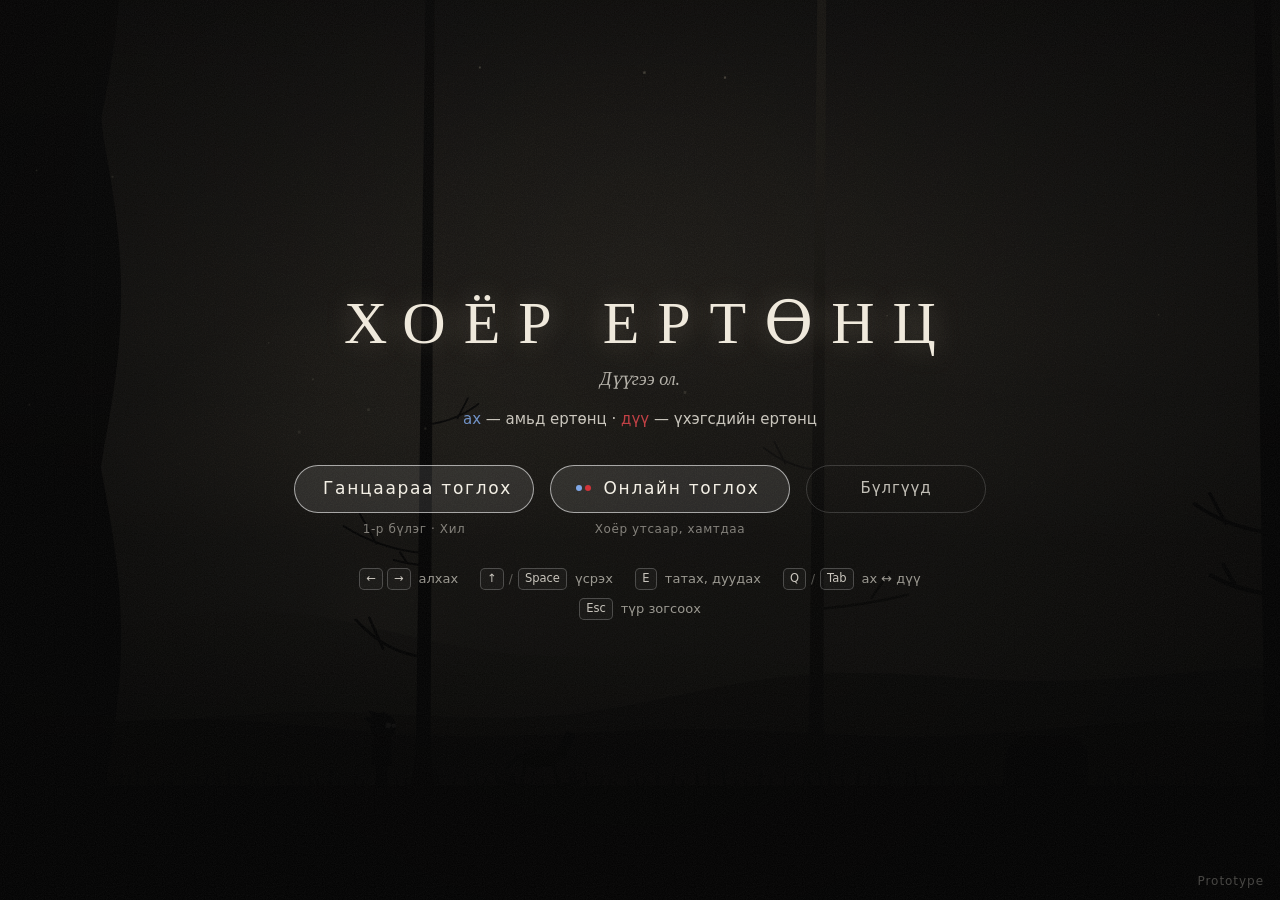
==== index.html @ 790e4620 "Хоёр ертөнц: engine v2, ch1-ch2, puzzles, online lobby Landscape one-world-per-screen co-op game: so" ====
<!DOCTYPE html>
<html lang="mn">
<head>
<meta charset="utf-8">
<meta name="viewport" content="width=device-width,initial-scale=1,maximum-scale=1,user-scalable=no">
<title>Хоёр ертөнц</title>
<style>
/* VOICE: hushed, wordless, Limbo-like grief and hope
   IDEA: a split photographic plate: a print above, its negative below
   PICTURE: the game itself, two stacked worlds filling the screen
   COLOUR and TYPE: sepia dusk vs cold negative, one red ribbon, one blue khadag; Georgia titles
   LAYOUT: canvas fills the viewport, touch controls in a bar under it on phones */
html,body{margin:0;height:100%;background:#000;overflow:hidden;overscroll-behavior:none}
body{touch-action:none;-webkit-user-select:none;user-select:none;-webkit-touch-callout:none;-webkit-tap-highlight-color:transparent;font-family:system-ui,-apple-system,"Segoe UI",Roboto,Arial,sans-serif;color:#e8e4da}
canvas{position:fixed;left:0;top:0;display:block}
#probe{position:fixed;bottom:0;left:0;height:0;padding-bottom:env(safe-area-inset-bottom,0px);visibility:hidden;pointer-events:none}
#controls{position:fixed;left:0;right:0;bottom:0;display:none;pointer-events:none;z-index:4}
#controls.bar{background:linear-gradient(#070707,#000)}
.ctl{position:absolute;pointer-events:auto;touch-action:none;display:flex;align-items:center;justify-content:center;color:rgba(255,255,255,.78);border:1.5px solid rgba(255,255,255,.24);background:rgba(255,255,255,.06);border-radius:999px;font-size:22px;line-height:1;box-sizing:border-box;transition:background .08s,transform .08s}
.ctl.on{background:rgba(255,255,255,.24);transform:scale(.96)}
#pad{justify-content:space-between;padding:0 24px;font-size:20px}
#pad span{opacity:.7;transition:opacity .08s}
#pad span.on{opacity:1;color:#fff;text-shadow:0 0 10px rgba(255,255,255,.7)}
#bSwitch.pulse{animation:pulse 1.2s ease-in-out infinite}
@keyframes pulse{0%,100%{box-shadow:0 0 0 0 rgba(208,52,58,0)}50%{box-shadow:0 0 0 9px rgba(208,52,58,.35);border-color:rgba(255,130,130,.8)}}
@media (prefers-reduced-motion:reduce){#bSwitch.pulse{animation:none;border-color:rgba(255,130,130,.8)}}
#twpz{position:fixed;inset:0;z-index:30;display:none;align-items:center;justify-content:center;background:rgba(0,0,0,.55);touch-action:manipulation}
#twpz.open{display:flex}
#twpz .f{width:min(820px,96vw);height:min(370px,94vh);background:#0d0c0b;border:1px solid rgba(255,255,255,.14);border-radius:14px;display:flex;flex-direction:column;box-shadow:0 20px 60px rgba(0,0,0,.6);overflow:hidden}
#twpz .h{display:flex;align-items:center;gap:10px;padding:6px 8px 6px 18px;border-bottom:1px solid rgba(255,255,255,.08);color:#efe9dc;min-height:48px;box-sizing:border-box}
#twpz .ti{font-family:Georgia,"Times New Roman",serif;font-size:19px;letter-spacing:.04em}
#twpz .su{flex:1;font-size:13px;opacity:.6}
#twpz .x{width:44px;height:44px;border-radius:50%;border:1px solid rgba(255,255,255,.2);background:transparent;color:#ddd;font-size:17px;cursor:pointer}
#twpz .b{flex:1;min-height:0;position:relative;overflow:hidden;color:#efe9dc;user-select:none;-webkit-user-select:none}
#twpz .twpz-fallback{margin-top:16px;min-height:44px;padding:0 22px;border-radius:99px;border:1px solid rgba(255,255,255,.35);background:transparent;color:#fff;font-size:15px}
</style>
<link rel="stylesheet" href="css/ui.css">
<link rel="stylesheet" href="css/puzzles.css">
<link rel="stylesheet" href="css/puzzles-b.css">
</head>
<body>
<canvas id="cv"></canvas>
<div id="probe"></div>
<div id="controls">
  <div class="ctl" id="pad"><span id="pl">◀</span><span id="pr">▶</span></div>
  <div class="ctl" id="bSwitch" data-k="switch" aria-label="Дүр солих">⇅</div>
  <div class="ctl" id="bAction" data-k="action" aria-label="Татах, дуудах">◎</div>
  <div class="ctl" id="bJump" data-k="jump" aria-label="Үсрэх">▲</div>
</div>
<div id="twpz" role="dialog" aria-modal="true"><div class="f"><div class="h"><span class="ti"></span><span class="su"></span><button class="x" aria-label="Хаах">✕</button></div><div class="b"></div></div></div>
<script src="js/tw.js"></script>
<script src="js/config.js"></script>
<script src="js/net.js"></script>
<script src="js/audio-ext.js"></script>
<script src="js/art-enemies.js"></script>
<script src="js/enemies.js"></script>
<script src="js/puzzles.js"></script>
<script src="js/puzzles-b.js"></script>
<script src="js/levels/ch1.js"></script>
<script src="js/levels/ch2.js"></script>
<script src="js/ui.js"></script>
<script src="js/game.js"></script>
</body>
</html>
---- css/ui.css ----
/* Хоёр ертөнц — UI layer styles (v2, always landscape). Everything is prefixed .twui- so nothing touches the engine.
   Voice: hushed, wordless, Limbo-like. Black + grain, Georgia titles, warm off-white text,
   one red ribbon (#d0343a), one blue khadag (#7fa7e6). End screen on paper #f4f2ee.
   Sizes: the base rules target 1280×720-class screens; @media (max-height:480px) tightens everything
   for landscape phones (844×390 must fit without scrolling). */

.twui{
  --twui-ink:#e8e4da;
  --twui-title:#efe9dc;
  --twui-red:#d0343a;
  --twui-red-text:#e0484e;
  --twui-blue:#7fa7e6;
  --twui-paper:#f4f2ee;
  --twui-dark:#1d1c1a;
  --twui-serif:Georgia,"Times New Roman","Noto Serif","DejaVu Serif",serif;
  --twui-sans:system-ui,-apple-system,"Segoe UI",Roboto,Arial,sans-serif;
  --twui-grain:url("data:image/svg+xml,%3Csvg xmlns='http://www.w3.org/2000/svg' width='160' height='160'%3E%3Cfilter id='n'%3E%3CfeTurbulence type='fractalNoise' baseFrequency='.9' numOctaves='2' stitchTiles='stitch'/%3E%3CfeColorMatrix type='saturate' values='0'/%3E%3C/filter%3E%3Crect width='100%25' height='100%25' filter='url(%23n)' opacity='.075'/%3E%3C/svg%3E");
  --twui-pad-t:max(28px,env(safe-area-inset-top,0px));
  --twui-pad-r:max(28px,env(safe-area-inset-right,0px));
  --twui-pad-b:max(18px,env(safe-area-inset-bottom,0px));
  --twui-pad-l:max(28px,env(safe-area-inset-left,0px));
}

/* ---------- full-screen overlays ---------- */
.twui-ov{
  position:fixed;top:0;right:0;bottom:0;left:0;z-index:12;
  display:flex;flex-direction:column;align-items:stretch;
  overflow-x:hidden;overflow-y:auto;-webkit-overflow-scrolling:touch;overscroll-behavior:contain;touch-action:pan-y;
  box-sizing:border-box;
  padding:var(--twui-pad-t) var(--twui-pad-r) var(--twui-pad-b) var(--twui-pad-l);
  text-align:center;color:var(--twui-ink);font-family:var(--twui-sans);font-size:15px;line-height:1.5;
  -webkit-user-select:none;user-select:none;-webkit-tap-highlight-color:transparent;
}
.twui-ov[hidden],.twui-card[hidden],.twui-pausebtn[hidden],.twui-rotate[hidden],.twui [hidden]{display:none!important}
.twui-inner{margin:auto;width:100%;max-width:440px;display:flex;flex-direction:column;align-items:center}
.twui-inner--title{max-width:820px}
.twui-inner--list{max-width:820px}
.twui-inner--lobby{max-width:900px;align-items:stretch}
.twui-inner--end{max-width:760px}

/* the world glows through behind the title; the lower part sinks into black so text and touch controls never compete */
.twui-title{background-color:transparent;background-image:var(--twui-grain),radial-gradient(ellipse at 50% 30%,rgba(0,0,0,0),rgba(0,0,0,.5) 85%),linear-gradient(rgba(0,0,0,.28),rgba(0,0,0,.5) 36%,rgba(0,0,0,.84) 60%,rgba(0,0,0,.95) 84%)}
.twui-chapters{background-color:rgba(4,4,4,.95);background-image:var(--twui-grain)}
.twui-lobby{background-color:rgba(4,4,4,.96);background-image:var(--twui-grain),radial-gradient(ellipse at 50% 0%,rgba(127,167,230,.06),rgba(0,0,0,0) 60%)}
.twui-pause{background-color:rgba(4,4,4,.86);background-image:var(--twui-grain)}
.twui-peerleft{z-index:14;background-color:rgba(4,4,4,.9);background-image:var(--twui-grain)}
.twui-end{background-color:var(--twui-paper);background-image:var(--twui-grain);color:var(--twui-dark)}

/* ---------- type ---------- */
.twui-h1{
  font-family:var(--twui-serif);font-weight:400;letter-spacing:.3em;padding-left:.3em;
  font-size:clamp(30px,5.4vw,60px);line-height:1.12;margin:0 0 8px;color:var(--twui-title);
  text-shadow:0 0 28px rgba(255,240,210,.25);
}
.twui-sub{font-family:var(--twui-serif);font-style:italic;font-size:18px;opacity:.75;margin:0 0 14px}
.twui-lead{font-size:15px;line-height:1.6;opacity:.85;margin:0 0 34px;max-width:560px;text-wrap:balance}
.twui-nw{white-space:nowrap}
.twui-b{color:var(--twui-blue)}
.twui-r{color:var(--twui-red-text)}
.twui-h2{font-family:var(--twui-serif);font-weight:400;letter-spacing:.2em;padding-left:.2em;font-size:28px;line-height:1.2;margin:0 0 24px;color:var(--twui-title)}
.twui-h2--pause{letter-spacing:.08em;padding-left:.08em;font-size:36px;margin-bottom:28px}
.twui-kick{font-size:12px;letter-spacing:.24em;padding-left:.24em;opacity:.6;margin:0 0 10px}
.twui-tag{flex:none;margin:20px 0 0;font-size:12px;letter-spacing:.08em;opacity:.4}
.twui-tag--corner{position:absolute;right:max(16px,env(safe-area-inset-right,0px));bottom:max(10px,env(safe-area-inset-bottom,0px));margin:0;opacity:.28}
.twui-label{margin:0 0 8px;font-size:11.5px;letter-spacing:.2em;text-transform:uppercase;opacity:.55;text-align:left}

/* ---------- buttons ---------- */
.twui-btn{
  -webkit-appearance:none;appearance:none;box-sizing:border-box;margin:0;
  min-height:48px;padding:12px 28px;border-radius:999px;
  border:1px solid rgba(255,255,255,.42);background:rgba(255,255,255,.07);color:#f4f0e6;
  font-family:var(--twui-sans);font-size:16px;line-height:1.25;letter-spacing:.08em;white-space:nowrap;
  cursor:pointer;touch-action:manipulation;
  transition:background-color .15s,border-color .15s,color .15s,opacity .15s,transform .08s;
}
.twui-btn--primary{border-color:rgba(255,255,255,.58);background:rgba(255,255,255,.1);font-size:17px;letter-spacing:.1em}
.twui-btn--ghost{border-color:rgba(255,255,255,.16);background:transparent;color:rgba(232,228,218,.82);font-size:15px;letter-spacing:.06em}
.twui-btn--sm{min-height:44px;padding:8px 18px;font-size:14px}
.twui-btn--mid{min-width:200px;margin-top:6px}
.twui-btn:active{transform:scale(.98);background:rgba(255,255,255,.16)}
.twui-btn:disabled{cursor:default;opacity:.38;transform:none;background:transparent}
@media (hover:hover){
  .twui-btn:not(:disabled):hover{background:rgba(255,255,255,.13);border-color:rgba(255,255,255,.62);color:#fff}
}
.twui-btn:focus:not(:focus-visible),.twui-chap:focus:not(:focus-visible),.twui-pausebtn:focus:not(:focus-visible),
.twui-tile:focus:not(:focus-visible),.twui-role:focus:not(:focus-visible),.twui-chip:focus:not(:focus-visible){outline:none}
.twui-btn:focus-visible,.twui-chap:focus-visible,.twui-pausebtn:focus-visible,
.twui-tile:focus-visible,.twui-role:focus-visible,.twui-chip:focus-visible{outline:2px solid var(--twui-title);outline-offset:3px}

/* "two players" mark on the online button: a blue and a red dot */
.twui-btn--duo::before{content:"";display:inline-block;vertical-align:middle;width:6px;height:6px;margin:-2px 21px 0 -4px;border-radius:50%;background:var(--twui-blue);box-shadow:9px 0 0 var(--twui-red)}

/* ---------- title: three choices side by side ---------- */
.twui-trow{display:flex;justify-content:center;align-items:flex-start;gap:16px;width:100%}
.twui-tcol{display:flex;flex-direction:column;align-items:stretch;gap:7px;width:240px;min-width:0}
.twui-tcol--sm{width:180px}
.twui-capline{display:block;min-height:18px;font-size:12px;line-height:18px;letter-spacing:.05em;opacity:.52;white-space:nowrap;overflow:hidden;text-overflow:ellipsis}

/* ---------- controls legend ---------- */
.twui-keys{display:flex;flex-direction:row;flex-wrap:wrap;justify-content:center;column-gap:22px;row-gap:8px;width:100%;max-width:700px;margin:30px auto 0;font-size:13px;color:rgba(232,228,218,.64)}
.twui-krow{display:flex;align-items:center;gap:8px}
.twui-k{display:flex;align-items:center;gap:4px}
.twui-a{text-align:left;white-space:nowrap}
.twui-cap{
  display:inline-flex;align-items:center;justify-content:center;box-sizing:border-box;
  min-width:22px;height:22px;padding:0 6px;border:1px solid rgba(255,255,255,.22);border-radius:5px;
  font-size:11.5px;line-height:1;color:rgba(240,236,226,.82);background:rgba(255,255,255,.03);
  font-family:var(--twui-sans);
}
.twui-cap--touch{border-radius:999px;min-width:24px;height:24px;padding:0;font-size:12px}
.twui-cap--wide{padding:0 9px;letter-spacing:.35em;text-indent:.35em}
.twui-or{opacity:.55;font-size:12px;padding:0 1px}

/* ---------- chapter select: cards in a row (wraps for many chapters) ---------- */
.twui-list{display:grid;grid-template-columns:repeat(auto-fill,minmax(230px,1fr));gap:12px;width:100%;margin:0 0 24px}
.twui-list--one{grid-template-columns:minmax(0,340px);justify-content:center}
.twui-list--two{grid-template-columns:repeat(2,minmax(0,320px));justify-content:center}
.twui-chap{
  -webkit-appearance:none;appearance:none;box-sizing:border-box;margin:0;position:relative;
  display:flex;align-items:center;gap:14px;width:100%;min-height:84px;padding:14px 18px 14px 14px;
  border:1px solid rgba(255,255,255,.14);border-radius:14px;background:rgba(255,255,255,.035);
  color:inherit;font:inherit;text-align:left;cursor:pointer;touch-action:manipulation;
  transition:background-color .15s,border-color .15s,transform .08s;
}
.twui-chap:active{transform:scale(.99);background:rgba(255,255,255,.08)}
@media (hover:hover){ .twui-chap:not(:disabled):hover{background:rgba(255,255,255,.07);border-color:rgba(255,255,255,.3)} }
.twui-chap-num{flex:none;width:34px;text-align:center;font-family:var(--twui-serif);font-size:34px;line-height:1;color:var(--twui-title);opacity:.92}
.twui-chap-body{display:flex;flex-direction:column;gap:5px;min-width:0}
.twui-chap-title{font-family:var(--twui-serif);font-size:19px;line-height:1.22;letter-spacing:.03em;color:#f1ece1;overflow-wrap:anywhere}
.twui-chap-meta{display:flex;align-items:center;font-size:12.5px;letter-spacing:.02em;opacity:.58;font-variant-numeric:tabular-nums}
.twui-chap.is-next::before{content:"";position:absolute;left:-1px;top:18px;bottom:18px;width:2px;border-radius:2px;background:var(--twui-red)}
.twui-chap:disabled{cursor:default;opacity:.42;background:transparent;border-color:rgba(255,255,255,.09)}
.twui-lock{position:relative;display:inline-block;flex:none;width:9px;height:7px;margin:4px 7px 0 0;border-radius:1.5px;background:currentColor}
.twui-lock::before{content:"";position:absolute;left:1.5px;bottom:6px;width:6px;height:5px;box-sizing:border-box;border:1.5px solid currentColor;border-bottom:0;border-radius:3px 3px 0 0}
.twui-btn--back{min-width:160px}
.twui-empty{opacity:.4;margin:0 0 8px}

/* ---------- online lobby ---------- */
.twui-lhead{display:grid;grid-template-columns:1fr auto 1fr;align-items:center;gap:12px;margin:0 0 18px}
.twui-lback{justify-self:start}
.twui-lback::before{content:"";display:inline-block;width:7px;height:7px;margin:0 9px 1px 0;border-left:1.5px solid currentColor;border-bottom:1.5px solid currentColor;transform:rotate(45deg)}
.twui-h2--lobby{margin:0;font-size:26px;letter-spacing:.14em;padding-left:.14em;white-space:nowrap}
.twui-lbody{display:flex;flex-direction:column;align-items:stretch}
.twui-lview{display:flex;flex-direction:column;align-items:center}
.twui-tip{margin:22px auto 0;max-width:640px;font-size:12.5px;line-height:1.5;letter-spacing:.02em;opacity:.5;text-wrap:balance}

.twui-tiles{display:flex;justify-content:center;gap:18px;width:100%}
.twui-tile{
  -webkit-appearance:none;appearance:none;box-sizing:border-box;margin:0;
  display:flex;flex-direction:column;align-items:center;justify-content:center;gap:8px;
  width:300px;min-height:150px;padding:18px 22px;border-radius:18px;
  border:1px solid rgba(255,255,255,.22);background:rgba(255,255,255,.04);color:inherit;font:inherit;
  cursor:pointer;touch-action:manipulation;transition:background-color .15s,border-color .15s,transform .08s;
}
.twui-tile:active{transform:scale(.985);background:rgba(255,255,255,.09)}
@media (hover:hover){ .twui-tile:hover{background:rgba(255,255,255,.08);border-color:rgba(255,255,255,.45)} }
.twui-tile-t{font-family:var(--twui-serif);font-size:24px;letter-spacing:.06em;color:var(--twui-title)}
.twui-tile-s{font-size:13px;opacity:.58;line-height:1.4}

.twui-msg-big{font-family:var(--twui-serif);font-size:24px;letter-spacing:.04em;margin:18px 0 10px;color:var(--twui-title)}
.twui-msg-err{color:#f1d6d4}
.twui-netnote{max-width:520px;margin:0 0 18px;font-size:12.5px;line-height:1.5;opacity:.5;text-wrap:balance}
.twui-busy{display:flex;align-items:center;gap:14px}
.twui-dots{display:inline-flex;gap:5px;margin-right:10px;vertical-align:middle}
.twui-dots i{display:block;width:6px;height:6px;border-radius:50%;background:currentColor;opacity:.25;animation:twui-dot 1.2s ease-in-out infinite}
.twui-dots i:nth-child(2){animation-delay:.2s}
.twui-dots i:nth-child(3){animation-delay:.4s}
.twui-busy .twui-dots{margin-right:0}

/* join: four big letter slots; one real (transparent) input lies on top */
.twui-lview--join .twui-label{text-align:center}
.twui-joinrow{display:flex;align-items:center;justify-content:center;gap:18px}
.twui-codebox{position:relative;display:flex;gap:10px;cursor:text}
.twui-slot{
  display:flex;align-items:center;justify-content:center;box-sizing:border-box;
  width:64px;height:78px;border-radius:12px;border:1px solid rgba(255,255,255,.2);background:rgba(255,255,255,.035);
  font-family:var(--twui-serif);font-size:40px;line-height:1;color:var(--twui-title);
  transition:border-color .15s,background-color .15s;
}
.twui-slot.is-filled{border-color:rgba(255,255,255,.4)}
.twui-slot.is-active{border-color:var(--twui-title);background:rgba(255,255,255,.07);box-shadow:inset 0 -3px 0 var(--twui-blue)}
.twui-codebox.is-bad .twui-slot{border-color:rgba(224,72,78,.7)}
.twui-code-input{
  position:absolute;inset:0;width:100%;height:100%;box-sizing:border-box;margin:0;padding:0;border:0;outline:0;
  background:transparent;color:transparent;caret-color:transparent;font-size:16px;opacity:.01;
  -webkit-user-select:text;user-select:text;text-transform:uppercase;cursor:text;
}
.twui-btn--go{min-width:120px;min-height:56px}
.twui-jerr{min-height:20px;margin:12px 0 0;font-size:14px;letter-spacing:.03em;color:var(--twui-red-text)}

/* room: code on the left, roles + chapter + start on the right */
.twui-room{display:grid;grid-template-columns:minmax(220px,.82fr) minmax(0,1.5fr);gap:28px;width:100%;align-items:stretch}
.twui-room-l{
  display:flex;flex-direction:column;align-items:center;justify-content:center;
  padding:18px 14px;border-radius:18px;border:1px solid rgba(255,255,255,.12);background:rgba(255,255,255,.03);
}
.twui-kick--room{margin-bottom:4px}
.twui-bigcode{font-family:var(--twui-serif);font-size:64px;line-height:1.1;letter-spacing:.24em;padding-left:.24em;color:var(--twui-title);text-shadow:0 0 24px rgba(255,240,210,.18);white-space:nowrap}
.twui-codecap{margin:4px 0 14px;font-size:14px;opacity:.78}
.twui-peer{display:flex;align-items:center;gap:9px;margin:0;font-size:13px;opacity:.82}
.twui-peer-dot{flex:none;width:8px;height:8px;border-radius:50%;background:rgba(232,228,218,.5);animation:twui-pulse 1.6s ease-in-out infinite}
.twui-peer.is-on .twui-peer-dot{background:var(--twui-blue);box-shadow:0 0 0 3px rgba(127,167,230,.18);animation:none}
.twui-room-r{display:flex;flex-direction:column;align-items:stretch;min-width:0}
.twui-roles{display:grid;grid-template-columns:1fr 1fr;gap:12px}
.twui-role{
  -webkit-appearance:none;appearance:none;box-sizing:border-box;margin:0;position:relative;
  display:flex;align-items:center;gap:12px;min-height:72px;padding:10px 14px;border-radius:14px;
  border:1px solid rgba(255,255,255,.16);background:rgba(255,255,255,.03);color:inherit;font:inherit;text-align:left;
  cursor:pointer;touch-action:manipulation;transition:background-color .15s,border-color .15s,box-shadow .15s,opacity .15s;
}
.twui-role-fig{flex:none;display:flex;color:rgba(240,236,226,.9)}
.twui-role-fig svg{display:block;width:24px;height:36px}
.twui-role-txt{display:flex;flex-direction:column;min-width:0}
.twui-role-n{font-family:var(--twui-serif);font-size:21px;line-height:1.15;letter-spacing:.04em;color:var(--twui-title)}
.twui-role-w{font-size:12.5px;opacity:.6;white-space:nowrap}
.twui-badge{margin-left:auto;align-self:flex-start;font-size:11px;letter-spacing:.08em;line-height:1;padding:5px 8px;border-radius:999px;white-space:nowrap}
.twui-badge:empty{display:none}
.twui-badge.is-me{background:rgba(255,255,255,.9);color:#121110}
.twui-badge.is-friend{border:1px solid rgba(255,255,255,.35);color:rgba(240,236,226,.85)}
.twui-role--0.is-mine{border-color:var(--twui-blue);background:rgba(127,167,230,.1);box-shadow:inset 0 0 0 1px var(--twui-blue)}
.twui-role--1.is-mine{border-color:var(--twui-red);background:rgba(208,52,58,.1);box-shadow:inset 0 0 0 1px var(--twui-red)}
.twui-role.is-theirs{border-style:dashed}
.twui-role.is-taken{opacity:.55}
@media (hover:hover){ .twui-role:not(.is-mine):hover{background:rgba(255,255,255,.07);border-color:rgba(255,255,255,.32)} }
.twui-note{min-height:18px;margin:6px 0 10px;font-size:12.5px;line-height:18px;text-align:left;color:rgba(240,214,170,.9)}
.twui-chips{display:flex;gap:8px;overflow-x:auto;overflow-y:hidden;padding:2px 2px 4px;margin:0 -2px 12px;scrollbar-width:thin}
.twui-chip{
  -webkit-appearance:none;appearance:none;box-sizing:border-box;margin:0;flex:none;
  display:flex;align-items:center;gap:9px;min-height:44px;padding:6px 16px 6px 8px;border-radius:999px;
  border:1px solid rgba(255,255,255,.18);background:transparent;color:rgba(240,236,226,.88);font:inherit;font-size:14px;white-space:nowrap;
  cursor:pointer;touch-action:manipulation;transition:background-color .15s,border-color .15s;
}
.twui-chip-n{display:flex;align-items:center;justify-content:center;width:28px;height:28px;border-radius:50%;background:rgba(255,255,255,.08);font-family:var(--twui-serif);font-size:15px}
.twui-chip-t{display:flex;align-items:center}
.twui-chip.is-on{border-color:var(--twui-title);background:rgba(255,255,255,.1);color:#fff}
.twui-chip.is-on .twui-chip-n{background:var(--twui-title);color:#121110}
.twui-chip:disabled{cursor:default;opacity:.38}
@media (hover:hover){ .twui-chip:not(:disabled):not(.is-on):hover{background:rgba(255,255,255,.06);border-color:rgba(255,255,255,.34)} }
.twui-startrow{display:flex;align-items:center;gap:16px}
.twui-btn--start{min-width:180px}
.twui-btn--start:not(:disabled){border-color:var(--twui-title);background:var(--twui-title);color:#121110;font-weight:500}
@media (hover:hover){ .twui-btn--start:not(:disabled):hover{background:#fff;border-color:#fff;color:#121110} }
.twui-btn--start:not(:disabled):active{background:#d9d3c6}
.twui-why{margin:0;font-size:13px;line-height:1.4;opacity:.62;text-align:left}
.twui-why.is-ok{opacity:.8;color:#dfe8f7}
.twui-guest-wait{display:flex;align-items:center;margin:2px 0 6px;font-family:var(--twui-serif);font-size:19px;color:var(--twui-title);text-align:left}
.twui-guest-ch{display:block;font-size:13px;opacity:.6;text-align:left}

/* ---------- pause: primary on top, the rest in two columns ---------- */
.twui-grid{display:grid;grid-template-columns:1fr 1fr;gap:10px;width:100%;max-width:460px}
.twui-grid > .twui-btn--primary,.twui-grid > .is-wide{grid-column:1/-1}
.twui-grid .twui-btn{padding-left:16px;padding-right:16px}
.twui-btn--leave{color:#f1c9c6;border-color:rgba(224,72,78,.35)}
@media (hover:hover){ .twui-btn--leave:hover{border-color:rgba(224,72,78,.7)!important} }

/* ---------- end screen (paper) ---------- */
.twui-end .twui-kick{color:var(--twui-dark);opacity:.55;letter-spacing:.2em}
.twui-h2--end{color:var(--twui-dark);font-size:46px;letter-spacing:.06em;padding-left:.06em;margin:0 0 12px}
.twui-endtext{text-wrap:balance;max-width:520px;font-size:15px;line-height:1.65;margin:0 0 14px;white-space:pre-line;color:#2a2926}
.twui-stats{font-size:13px;opacity:.6;letter-spacing:.04em;margin:0 0 26px;font-variant-numeric:tabular-nums}
.twui-ewait{display:flex;align-items:center;justify-content:center;margin:-6px 0 22px;font-family:var(--twui-serif);font-style:italic;font-size:17px;color:#2a2926}
.twui-actions{display:flex;flex-wrap:wrap;justify-content:center;gap:10px;width:100%}
.twui-actions .twui-btn{min-width:150px}
.twui-actions .twui-btn--primary{min-width:220px}
.twui-end .twui-btn{color:var(--twui-dark);border-color:rgba(29,28,26,.36);background:rgba(29,28,26,.035)}
.twui-end .twui-btn--primary{color:var(--twui-paper);border-color:var(--twui-dark);background:var(--twui-dark)}
.twui-end .twui-btn--ghost{color:rgba(29,28,26,.78);border-color:rgba(29,28,26,.16);background:transparent}
.twui-end .twui-btn:active{background:rgba(29,28,26,.1)}
.twui-end .twui-btn--primary:active{background:#3a3834}
@media (hover:hover){
  .twui-end .twui-btn:hover{color:var(--twui-dark);border-color:rgba(29,28,26,.6);background:rgba(29,28,26,.07)}
  .twui-end .twui-btn--primary:hover{color:var(--twui-paper);background:#34322e;border-color:#34322e}
}
.twui-end .twui-btn:focus-visible{outline-color:var(--twui-dark)}
.twui-tag--cont{font-family:var(--twui-serif);font-style:italic;font-size:14px;letter-spacing:.04em;opacity:.5}
.twui-end:not([hidden]){animation:twui-fade .8s ease-out both}

/* ---------- partner left ---------- */
.twui-h2--pl{letter-spacing:.06em;padding-left:.06em;font-size:34px;margin-bottom:12px}
.twui-plmsg{display:flex;align-items:center;justify-content:center;min-height:24px;margin:0 0 26px;font-size:15px;opacity:.78;text-wrap:balance}
.twui-peerleft .twui-actions .twui-btn{min-width:170px}

/* ---------- pause button ---------- */
.twui-pausebtn{
  position:fixed;z-index:10;
  top:calc(env(safe-area-inset-top,0px) + 6px);right:calc(env(safe-area-inset-right,0px) + 6px);
  width:44px;height:44px;margin:0;padding:0;border:0;background:transparent;
  -webkit-appearance:none;appearance:none;cursor:pointer;touch-action:manipulation;-webkit-tap-highlight-color:transparent;
  display:flex;align-items:center;justify-content:center;border-radius:50%;
}
.twui-pausebtn::before{
  content:"";position:absolute;left:2px;top:2px;width:40px;height:40px;box-sizing:border-box;border-radius:50%;
  border:1px solid rgba(255,255,255,.24);background:rgba(0,0,0,.42);transition:background-color .15s,border-color .15s;
}
.twui-pausebtn:active::before{background:rgba(255,255,255,.2)}
@media (hover:hover){ .twui-pausebtn:hover::before{background:rgba(0,0,0,.6);border-color:rgba(255,255,255,.45)} }
.twui-pausebtn-ico{position:relative;display:block;width:11px;height:13px}
.twui-pausebtn-ico::before,.twui-pausebtn-ico::after{content:"";position:absolute;top:0;width:3.5px;height:13px;border-radius:1px;background:rgba(255,255,255,.82)}
.twui-pausebtn-ico::before{left:0}
.twui-pausebtn-ico::after{right:0}

/* ---------- chapter title card (over the game, never blocks input) ---------- */
.twui-card{
  position:fixed;left:0;right:0;top:0;height:100%;z-index:10;
  display:flex;align-items:center;justify-content:center;
  pointer-events:none;opacity:0;text-align:center;
  font-family:var(--twui-sans);color:#f2ede2;
}
.twui-card.is-on{animation:twui-card 2.6s ease-in-out both}
.twui-card-in{
  padding:34px 72px;max-width:calc(100% - 32px);box-sizing:border-box;
  background:radial-gradient(closest-side,rgba(0,0,0,.56),rgba(0,0,0,.3) 55%,rgba(0,0,0,0));
}
.twui-card-kick{font-size:13px;letter-spacing:.32em;padding-left:.32em;opacity:.8;margin-bottom:10px;text-shadow:0 1px 10px rgba(0,0,0,.7)}
.twui-card-title{text-wrap:balance;font-family:var(--twui-serif);font-size:clamp(30px,5.2vw,54px);line-height:1.15;letter-spacing:.1em;padding-left:.1em;text-shadow:0 1px 16px rgba(0,0,0,.75),0 0 2px rgba(0,0,0,.5)}
.twui-card-role{margin-top:12px;font-size:13px;letter-spacing:.14em;padding-left:.14em;text-shadow:0 1px 10px rgba(0,0,0,.8)}
.twui-card-role--0{color:#a9c4ef}
.twui-card-role--1{color:#f08a8e}

/* ---------- rotate overlay: portrait phones only, above everything ---------- */
.twui-rotate{
  position:fixed;top:0;right:0;bottom:0;left:0;z-index:2147483000;
  display:flex;flex-direction:column;align-items:center;justify-content:center;gap:6px;
  box-sizing:border-box;padding:24px;text-align:center;touch-action:none;
  background-color:#050505;background-image:var(--twui-grain);color:var(--twui-ink);font-family:var(--twui-sans);
  -webkit-user-select:none;user-select:none;
}
.twui-rot-pic{display:block;width:150px;height:150px;margin-bottom:12px}
.twui-rot-pic svg{display:block;width:100%;height:100%}
.twui-rot-phone{transform-box:view-box;transform-origin:60px 60px;animation:twui-rot 3s ease-in-out infinite}
.twui-rot-arc{animation:twui-arc 3s ease-in-out infinite}
.twui-rot-t{margin:0;font-family:var(--twui-serif);font-size:24px;line-height:1.3;letter-spacing:.04em;color:var(--twui-title);text-wrap:balance}
.twui-rot-s{margin:4px 0 0;max-width:260px;font-size:13px;line-height:1.5;opacity:.5;text-wrap:balance}

@keyframes twui-card{0%{opacity:0}27%{opacity:1}73%{opacity:1}100%{opacity:0}}
@keyframes twui-fade{from{opacity:0}to{opacity:1}}
@keyframes twui-dot{0%,100%{opacity:.2;transform:translateY(0)}40%{opacity:.9;transform:translateY(-2px)}}
@keyframes twui-pulse{0%,100%{opacity:.35}50%{opacity:1}}
@keyframes twui-rot{0%,16%{transform:rotate(0)}46%,84%{transform:rotate(90deg)}100%{transform:rotate(0)}}
@keyframes twui-arc{0%,10%{opacity:1}40%,92%{opacity:.15}100%{opacity:1}}

/* ---------- landscape phones (≈ 844×390, 740×360, 667×375): everything fits without scrolling ---------- */
@media (max-height:480px){
  .twui{--twui-pad-t:max(14px,env(safe-area-inset-top,0px));--twui-pad-b:max(10px,env(safe-area-inset-bottom,0px));
        --twui-pad-l:max(22px,env(safe-area-inset-left,0px));--twui-pad-r:max(22px,env(safe-area-inset-right,0px))}
  .twui-ov{font-size:14px}
  .twui-h1{font-size:clamp(26px,4.6vw,40px);margin-bottom:2px}
  .twui-sub{font-size:16px;margin-bottom:6px}
  .twui-lead{font-size:13.5px;margin-bottom:18px}
  .twui-trow{gap:12px}
  .twui-tcol{width:216px;gap:5px}
  .twui-tcol--sm{width:150px}
  .twui-keys{margin-top:16px;column-gap:18px;font-size:12.5px}
  .twui-tag--corner{bottom:max(6px,env(safe-area-inset-bottom,0px))}
  .twui-h2{font-size:24px;margin-bottom:14px}
  .twui-h2--pause{font-size:28px;margin-bottom:14px}
  .twui-kick{margin-bottom:6px}
  .twui-btn{min-height:44px;padding:9px 22px;font-size:15px}
  .twui-btn--primary{font-size:15.5px}
  .twui-btn--ghost{font-size:14px}
  .twui-btn--duo::before{margin-right:18px}
  .twui-list{gap:10px;margin-bottom:14px;grid-template-columns:repeat(auto-fill,minmax(200px,1fr))}
  .twui-chap{min-height:70px;padding:10px 14px 10px 10px;gap:10px}
  .twui-chap-num{font-size:28px;width:28px}
  .twui-chap-title{font-size:17px}
  .twui-chap-meta{font-size:12px}

  .twui-lhead{margin-bottom:10px}
  .twui-h2--lobby{font-size:21px}
  .twui-tip{margin-top:12px;font-size:12px}
  .twui-tiles{gap:14px}
  .twui-tile{width:280px;min-height:132px;gap:6px}
  .twui-tile-t{font-size:21px}
  .twui-msg-big{font-size:21px;margin:14px 0 8px}
  .twui-netnote{margin-bottom:12px}
  .twui-slot{width:56px;height:66px;font-size:34px}
  /* keep the code slots high on the screen: a phone keyboard covers the lower half */
  .twui-lobby[data-view="join"] .twui-inner{margin-top:0}
  .twui-btn--go{min-height:52px}
  .twui-jerr{margin-top:10px}
  .twui-room{gap:20px;grid-template-columns:minmax(200px,.8fr) minmax(0,1.6fr)}
  .twui-room-l{padding:12px 10px}
  .twui-bigcode{font-size:50px}
  .twui-codecap{font-size:13px;margin:2px 0 10px}
  .twui-label{margin-bottom:6px;font-size:11px}
  .twui-roles{gap:10px}
  .twui-role{min-height:60px;padding:8px 12px;gap:10px}
  .twui-role-n{font-size:19px}
  .twui-role-w{font-size:12px}
  .twui-note{margin:4px 0 6px}
  .twui-chips{margin-bottom:8px}
  .twui-btn--start{min-width:160px;min-height:46px}
  .twui-guest-wait{font-size:17px}

  .twui-grid{gap:8px;max-width:440px}
  .twui-h2--end{font-size:34px;margin-bottom:6px}
  .twui-endtext{font-size:14px;line-height:1.55;margin-bottom:8px}
  .twui-stats{margin-bottom:16px;font-size:12.5px}
  .twui-ewait{margin:-4px 0 14px;font-size:16px}
  .twui-actions{gap:8px}
  .twui-actions .twui-btn{min-width:130px;padding-left:18px;padding-right:18px}
  .twui-actions .twui-btn--primary{min-width:190px}
  .twui-tag--cont{margin-top:12px}
  .twui-h2--pl{font-size:28px;margin-bottom:8px}
  .twui-plmsg{margin-bottom:18px}
  .twui-card-in{padding:22px 56px}
  .twui-card-title{font-size:clamp(26px,4.6vw,40px)}
}
/* very short landscape (≈ 640×320): drop the decorative extras */
@media (max-height:340px){
  .twui-lead,.twui-tag--corner{display:none}
  .twui-keys{margin-top:10px}
  .twui-tip{display:none}
}
/* narrow desktop windows (not phones — those get the rotate overlay): stack the side-by-side layouts */
@media (max-width:620px){
  .twui-trow,.twui-tiles{flex-direction:column;align-items:center}
  .twui-room{grid-template-columns:1fr}
  .twui-joinrow{flex-direction:column}
}

@media (prefers-reduced-motion:reduce){
  .twui-card.is-on{animation:none;opacity:1}
  .twui-end:not([hidden]){animation:none}
  .twui-btn,.twui-chap,.twui-tile,.twui-role,.twui-chip,.twui-pausebtn::before{transition:none}
  .twui-btn:active,.twui-chap:active,.twui-tile:active{transform:none}
  .twui-dots i,.twui-peer-dot,.twui-rot-arc{animation:none;opacity:.7}
  .twui-rot-phone{animation:none;transform:rotate(90deg)}
}
---- css/puzzles.css ----
/* Хоёр ертөнц — puzzle overlays A (symbols, drum, stars, maze) + shared base look for all puzzle kinds.
   Every class is prefixed .twpz-. Designer B (css/puzzles-b.css, .twpzb-) reuses the variables below.
   Built for the engine's overlay body (#twpz .b, ≈780–810 × 290–318 on an 844×390 landscape phone):
   stage on the left, a 200 px side column on the right (role, instruction, status, buttons under the right thumb).
   Look: black + charcoal, warm off-white ink, Georgia titles, thin lines, one red and one blue accent, no emoji. */

:root{
  --twpz-bg:#0d0c0b;                 /* overlay background */
  --twpz-bg2:#171614;                /* raised charcoal (keys, slots) */
  --twpz-stone:#26241f;              /* carved stone */
  --twpz-ink:#efe9dc;                /* warm off-white text */
  --twpz-dim:rgba(239,233,220,.62);  /* secondary text */
  --twpz-faint:rgba(239,233,220,.34);
  --twpz-line:rgba(239,233,220,.2);  /* thin lines, borders */
  --twpz-line-strong:rgba(239,233,220,.5);
  --twpz-red:#d0343a;                /* the sister's ribbon: selection, mistakes */
  --twpz-red-text:#e0484e;
  --twpz-blue:#7fa7e6;               /* the brother's khadag: success, links */
  --twpz-title-font:Georgia,"Times New Roman","Noto Serif","DejaVu Serif",serif;
  --twpz-serif:var(--twpz-title-font);
  --twpz-sans:system-ui,-apple-system,"Segoe UI",Roboto,Arial,sans-serif;
  --twpz-tap:48px;                   /* min touch target */
  --twpz-r:12px;
}

/* ---------- root: fills the engine body ---------- */
.twpz{
  position:absolute;top:0;right:0;bottom:0;left:0;box-sizing:border-box;
  display:flex;gap:16px;padding:8px 14px 10px;overflow:hidden;
  color:var(--twpz-ink);font-family:var(--twpz-sans);font-size:14px;line-height:1.35;text-align:left;
  -webkit-user-select:none;user-select:none;-webkit-tap-highlight-color:transparent;-webkit-touch-callout:none;
  touch-action:manipulation;
}
.twpz *,.twpz *::before,.twpz *::after{box-sizing:border-box}
.twpz [hidden]{display:none!important}
.twpz p{margin:0}

.twpz-stage{position:relative;flex:1 1 auto;min-width:0;min-height:0;display:flex;align-items:center;justify-content:center}
.twpz-side{flex:0 0 200px;min-height:0;display:flex;flex-direction:column;gap:6px}
.twpz-grow{flex:1 1 auto;min-height:0}

/* ---------- type ---------- */
.twpz-kick{font-size:11px;letter-spacing:.2em;text-transform:uppercase;color:var(--twpz-dim)}
.twpz--solve .twpz-kick{color:var(--twpz-blue)}
.twpz--clue .twpz-kick{color:var(--twpz-red-text)}
.twpz-h{font-family:var(--twpz-title-font);font-weight:400;font-size:21px;line-height:1.15;letter-spacing:.03em;color:var(--twpz-ink)}
.twpz-note{font-size:12.5px;line-height:1.42;color:var(--twpz-dim);text-wrap:pretty}
.twpz-tip{font-family:var(--twpz-title-font);font-style:italic;font-size:13px;line-height:1.4;color:var(--twpz-faint)}
.twpz-msg{min-height:17px;font-size:12.5px;line-height:1.35;color:var(--twpz-dim)}
.twpz-msg.is-ok{color:var(--twpz-blue)}
.twpz-msg.is-bad{color:var(--twpz-red-text)}
.twpz-count{font-size:13px;letter-spacing:.04em;color:var(--twpz-dim);font-variant-numeric:tabular-nums}

/* ---------- buttons ---------- */
.twpz-row{display:flex;gap:8px}
.twpz-btn{
  -webkit-appearance:none;appearance:none;flex:1 1 0;min-width:0;margin:0;min-height:var(--twpz-tap);padding:0 12px;
  border-radius:999px;border:1px solid rgba(255,255,255,.34);background:rgba(255,255,255,.05);color:var(--twpz-ink);
  font-family:var(--twpz-sans);font-size:15px;letter-spacing:.05em;line-height:1.1;cursor:pointer;touch-action:manipulation;
  transition:background-color .15s,border-color .15s,color .15s,opacity .15s,transform .08s;
}
.twpz-btn--go{border-color:rgba(239,233,220,.72);background:rgba(239,233,220,.1)}
.twpz-btn--wide{flex:none;width:100%}
.twpz-btn:active:not(:disabled){transform:scale(.97);background:rgba(255,255,255,.16)}
.twpz-btn:disabled{opacity:.3;cursor:default}
@media (hover:hover){ .twpz-btn:hover:not(:disabled){background:rgba(255,255,255,.12);border-color:rgba(255,255,255,.7)} }
.twpz button:focus{outline:none}
.twpz button:focus-visible{outline:2px solid var(--twpz-ink);outline-offset:2px}
.twpz-kbd{position:absolute;right:6px;bottom:4px;font-size:10px;line-height:1;letter-spacing:.04em;color:var(--twpz-faint);pointer-events:none}
@media (hover:none),(pointer:coarse){ .twpz-kbd{display:none} }

/* ---------- shared states ---------- */
.twpz.is-solved .twpz-stage,.twpz.is-failed .twpz-stage{pointer-events:none}
.twpz.is-solved .twpz-stage{animation:twpz-ok .9s ease-out both}
.twpz.is-failed .twpz-stage{animation:twpz-bad .42s ease-in-out both}
.is-nudge{animation:twpz-nudge .34s ease-in-out}
@keyframes twpz-ok{0%{filter:none}30%{filter:drop-shadow(0 0 14px rgba(127,167,230,.75)) brightness(1.25)}100%{filter:drop-shadow(0 0 6px rgba(127,167,230,.35))}}
@keyframes twpz-bad{0%,100%{transform:none}20%{transform:translateX(-7px)}45%{transform:translateX(6px)}70%{transform:translateX(-4px)}}
@keyframes twpz-nudge{0%,100%{transform:none}30%{transform:translateX(-4px)}65%{transform:translateX(3px)}}
@media (prefers-reduced-motion:reduce){ .twpz.is-solved .twpz-stage,.twpz.is-failed .twpz-stage,.is-nudge{animation:none} }

/* svg art fills its stage */
.twpz-art{display:block;width:100%;height:100%;max-height:100%}
.twpz-sym{display:block;width:100%;height:100%;fill:none;stroke:currentColor;stroke-width:6.5;stroke-linecap:round;stroke-linejoin:round}
.twpz-lm{display:block;width:100%;height:100%;fill:currentColor}

/* =================== symbols =================== */
.twpz-keys{display:grid;grid-template-columns:repeat(3,1fr);grid-template-rows:repeat(3,1fr);gap:8px;height:100%;aspect-ratio:1;max-width:100%}
.twpz-key{
  -webkit-appearance:none;appearance:none;position:relative;margin:0;padding:15%;min-width:var(--twpz-tap);min-height:var(--twpz-tap);
  border-radius:var(--twpz-r);border:1px solid var(--twpz-line);
  background:linear-gradient(160deg,#25231f,#151412);color:rgba(239,233,220,.86);cursor:pointer;touch-action:manipulation;
  transition:border-color .12s,color .12s,background-color .12s,transform .08s;
}
.twpz-key:active{transform:scale(.96)}
@media (hover:hover){ .twpz-key:hover{border-color:var(--twpz-line-strong);color:#fff} }
.twpz-key.is-on{border-color:var(--twpz-red);color:#fff;background:linear-gradient(160deg,#2b2320,#181312)}
.twpz-badge{position:absolute;left:7px;top:5px;font-family:var(--twpz-title-font);font-size:15px;line-height:1;color:var(--twpz-red-text)}
.twpz-slots{display:flex;gap:6px}
.twpz-slot{flex:1 1 0;aspect-ratio:1;max-height:44px;border-radius:9px;border:1px dashed var(--twpz-line);padding:6px;color:var(--twpz-ink)}
.twpz-slot.is-full{border-style:solid;border-color:var(--twpz-line-strong);background:var(--twpz-bg2)}
.twpz-slot.is-next{border-color:rgba(208,52,58,.7)}
.twpz-carve{fill:none;stroke:rgba(236,228,210,.9);stroke-width:5.6;stroke-linecap:round;stroke-linejoin:round}
.twpz-carve-sh{fill:none;stroke:rgba(0,0,0,.7);stroke-width:7;stroke-linecap:round;stroke-linejoin:round}
.twpz-tally{stroke:rgba(236,228,210,.55);stroke-width:2.4;stroke-linecap:round}

/* =================== drum =================== */
.twpz-drumwrap{height:100%;aspect-ratio:1;max-width:100%;display:flex;align-items:center;justify-content:center}
.twpz-drum{
  -webkit-appearance:none;appearance:none;position:relative;display:block;width:100%;height:100%;margin:0;padding:0;border:0;border-radius:50%;
  background:transparent;color:inherit;cursor:pointer;touch-action:none;
}
.twpz-drumsvg{display:block;width:100%;height:100%;overflow:visible}
.twpz-drum-rim{fill:#14120f;stroke:rgba(239,233,220,.38);stroke-width:2}
.twpz-drum-face{fill:#221f1a;transition:fill .08s}
.twpz-drum-art{fill:none;stroke:rgba(239,233,220,.24);stroke-width:2;stroke-linecap:round;stroke-linejoin:round;transition:stroke .08s}
.twpz-drum-art .twpz-drum-dot{fill:rgba(239,233,220,.2);stroke:none}
.twpz-drum-ring{fill:none;stroke:var(--twpz-ink);stroke-width:5;stroke-linecap:round;opacity:0;transition:stroke .1s}
.twpz-drum-rip{fill:none;stroke:rgba(239,233,220,.5);stroke-width:2;opacity:0;transform-origin:0 0;pointer-events:none}
.twpz-drum-rip.is-go{animation:twpz-rip .45s ease-out}
@keyframes twpz-rip{0%{opacity:.8;transform:scale(.9)}100%{opacity:0;transform:scale(1.12)}}
.twpz-drum.is-down .twpz-drum-face{fill:#3a342b}
.twpz-drum.is-down .twpz-drum-ring{opacity:.9}
.twpz-drum.is-long .twpz-drum-ring{stroke:var(--twpz-red)}
.twpz-kbd--drum{right:50%;bottom:8%;transform:translateX(50%)}
/* ghostly clue drum: dark until it lights */
.twpz-drum.is-ghost{cursor:default}
.twpz-drum.is-ghost .twpz-drum-rim{fill:#0f1114;stroke:rgba(214,224,242,.32)}
.twpz-drum.is-ghost .twpz-drum-face{fill:#15181c;transition:fill .05s}
.twpz-drum.is-ghost .twpz-drum-art{stroke:rgba(214,224,242,.18)}
.twpz-drum.is-ghost.is-lit .twpz-drum-face{fill:#efe9dc}
.twpz-drum.is-ghost.is-lit .twpz-drum-art{stroke:rgba(20,18,15,.45)}
.twpz-drum.is-ghost.is-lit .twpz-drum-rim{stroke:rgba(239,233,220,.9)}
.twpz-drum.is-ghost.is-lit{filter:drop-shadow(0 0 22px rgba(239,233,220,.45))}
.twpz-beats{display:flex;flex-wrap:wrap;align-items:center;gap:7px;min-height:30px;padding:6px 0}
.twpz-beat{display:inline-block;flex:none;width:13px;height:13px;border-radius:999px;background:var(--twpz-ink)}
.twpz-beat--long{width:36px}
.twpz-beats .twpz-beat:last-child{animation:twpz-pop .2s ease-out}
@keyframes twpz-pop{0%{transform:scale(.4);opacity:.3}100%{transform:none;opacity:1}}
.twpz-beats-empty{font-size:12.5px;color:var(--twpz-faint)}
.twpz-legend{display:flex;align-items:center;gap:8px;padding:4px 0 6px}
.twpz-legend .twpz-beat{background:var(--twpz-dim)}
.twpz-legend-t{font-size:12.5px;color:var(--twpz-dim);margin-right:8px}

/* =================== stars =================== */
.twpz-skybg{fill:#07080b;stroke:var(--twpz-line);stroke-width:1}
.twpz-speck{fill:rgba(225,232,245,.22)}
.twpz-star{cursor:pointer}
.twpz-star-hit{fill:transparent}
.twpz-star-dot{fill:rgba(239,233,220,.72);transition:fill .12s}
.twpz-star-x{stroke:rgba(239,233,220,.32);stroke-width:1.4;stroke-linecap:round}
.twpz-star-sel{fill:none;stroke:var(--twpz-red);stroke-width:2.4;opacity:0;transition:opacity .1s}
.twpz-star-cur{fill:none;stroke:var(--twpz-line-strong);stroke-width:1.4;stroke-dasharray:4 4;opacity:0}
.twpz-star.is-used .twpz-star-dot{fill:#fff}
.twpz-star.is-used .twpz-star-x{stroke:rgba(239,233,220,.6)}
.twpz-star.is-sel .twpz-star-sel{opacity:1}
.twpz-star.is-sel .twpz-star-dot{fill:var(--twpz-red-text)}
.twpz-star.is-cur .twpz-star-cur{opacity:1}
@media (hover:hover){ .twpz-star:hover .twpz-star-dot{fill:#fff} }
.twpz-slines line{stroke:rgba(239,233,220,.85);stroke-width:2.6;stroke-linecap:round}
.twpz-clines line{stroke:rgba(127,167,230,.75);stroke-width:2.4;stroke-linecap:round}
.twpz-cstar-dot{fill:rgba(214,224,242,.32)}
.twpz-cstar.is-on .twpz-cstar-dot{fill:#f4f6fb}
.twpz-cstar-halo{fill:rgba(170,198,245,.16)}
.twpz-cstar-x{stroke:rgba(230,238,250,.55);stroke-width:1.4;stroke-linecap:round}

/* =================== maze =================== */
.twpz-doors{display:flex;align-items:stretch;justify-content:center;gap:14px;width:100%;height:100%;padding:2px 0;
  background:radial-gradient(ellipse at 50% 60%,#211e1a 0%,#121110 62%,rgba(13,12,11,0) 100%);border-radius:var(--twpz-r);transition:opacity .2s,transform .2s}
.twpz-doors.is-walk{animation:twpz-walk .3s ease-out}
@keyframes twpz-walk{0%{opacity:.15;transform:scale(1.04)}100%{opacity:1;transform:none}}
.twpz-door{
  -webkit-appearance:none;appearance:none;position:relative;flex:0 1 160px;min-width:var(--twpz-tap);margin:0;padding:0;border:0;background:transparent;
  color:rgba(239,233,220,.9);cursor:pointer;touch-action:manipulation;
}
.twpz-door svg{display:block;width:100%;height:100%}
.twpz-door-lm{fill:currentColor}
.twpz-door-ledge{stroke:var(--twpz-line);stroke-width:1.5;stroke-linecap:round}
.twpz-door-arch{fill:#030303;stroke:rgba(239,233,220,.4);stroke-width:2;transition:stroke .12s}
.twpz-door-rubble{fill:none;stroke:rgba(239,233,220,.22);stroke-width:1.6;stroke-linecap:round}
.twpz-door:active .twpz-door-arch{stroke:var(--twpz-red)}
@media (hover:hover){ .twpz-door:hover .twpz-door-arch{stroke:rgba(239,233,220,.85)} .twpz-door:hover{color:#fff} }
.twpz-door:focus-visible{outline-offset:-2px;border-radius:10px}
.twpz-sum{display:flex;flex-direction:column;align-items:center;justify-content:center;gap:16px;width:100%;height:100%}
.twpz-sum-t{font-size:11px;letter-spacing:.2em;text-transform:uppercase;color:var(--twpz-dim)}
.twpz-sum-row{display:flex;align-items:center;gap:10px}
.twpz-sum-row .twpz-lm{width:64px;height:64px;color:var(--twpz-ink)}
.twpz-sum-arr{font-size:20px;color:var(--twpz-faint)}
.twpz-sum-q{font-family:var(--twpz-title-font);font-size:19px;color:var(--twpz-ink)}
.twpz-track{display:flex;gap:6px}
.twpz-step{position:relative;flex:1 1 0;aspect-ratio:1;max-height:44px;border-radius:9px;border:1px dashed var(--twpz-line);padding:6px;color:var(--twpz-ink);
  display:flex;align-items:center;justify-content:center}
.twpz-step-n{font-family:var(--twpz-title-font);font-size:15px;color:var(--twpz-faint)}
.twpz-step.is-done{border-style:solid;border-color:var(--twpz-line-strong);background:var(--twpz-bg2)}
.twpz-step.is-done .twpz-step-n{display:none}
.twpz-step.is-cur{border-color:rgba(208,52,58,.75)}
.twpz-step.is-cur .twpz-step-n{color:var(--twpz-red-text)}
.twpz-map{filter:none}
.twpz-crack{fill:none;stroke:rgba(0,0,0,.4);stroke-width:1.2;stroke-linecap:round}
.twpz-scratch-ln{fill:none;stroke:rgba(236,228,210,.86);stroke-width:2.5;stroke-linecap:round;stroke-linejoin:round}
.twpz-scratch-sh{fill:none;stroke:rgba(0,0,0,.6);stroke-width:3.4;stroke-linecap:round;stroke-linejoin:round}
.twpz-scratch-dot{fill:rgba(236,228,210,.86)}
.twpz-scratch-dot.is-ring{fill:none;stroke:rgba(236,228,210,.86);stroke-width:2.4}
.twpz-mapdisc{fill:#2c2924;stroke:rgba(236,228,210,.16);stroke-width:1}
.twpz-mapicon path{fill:none;stroke:rgba(236,228,210,.92);stroke-width:7;stroke-linejoin:round;stroke-linecap:round}
.twpz-maplabel{font-family:var(--twpz-title-font);font-style:italic;font-size:15px;fill:rgba(236,228,210,.7);text-anchor:middle}

/* ---------- smaller phones (body < 270 tall or < 640 wide) ---------- */
@media (max-height:340px){
  .twpz{padding:4px 10px 6px;gap:12px}
  .twpz-h{font-size:18px}
  .twpz-note{font-size:12px;line-height:1.35}
  .twpz-tip{display:none}
  .twpz-btn{min-height:44px;font-size:14px}
  .twpz-side{gap:4px}
}
@media (max-width:640px){
  .twpz-side{flex-basis:170px}
}
---- css/puzzles-b.css ----
/* Хоёр ертөнц — puzzle kinds B (shagai, riddle, split). Every class is prefixed .twpzb-
   Reuses designer A's --twpz-* variables when css/puzzles.css is loaded, with the same fallback values.
   Laid out for the engine's overlay body (≈780×290 on an 844×390 landscape phone); shrinks for smaller phones. */
.twpzb-root{
  --twpzb-bg:var(--twpz-bg,#0d0c0b);
  --twpzb-ink:var(--twpz-ink,#efe9dc);
  --twpzb-red:var(--twpz-red,#d0343a);
  --twpzb-blue:var(--twpz-blue,#7fa7e6);
  --twpzb-serif:var(--twpz-serif,Georgia,"Times New Roman","Noto Serif","DejaVu Serif",serif);
  --twpzb-sans:var(--twpz-sans,system-ui,-apple-system,"Segoe UI",Roboto,Arial,sans-serif);
  --twpzb-dim:rgba(239,233,220,.62);
  --twpzb-line:rgba(239,233,220,.2);
  --twpzb-soft:rgba(239,233,220,.1);
  --twpzb-bone:#e6dcc6;
  position:relative;box-sizing:border-box;width:100%;height:100%;min-height:0;
  display:flex;flex-direction:column;gap:8px;overflow:hidden;
  color:var(--twpzb-ink);font-family:var(--twpzb-sans);font-size:14px;line-height:1.35;text-align:left;
  -webkit-user-select:none;user-select:none;-webkit-tap-highlight-color:transparent;-webkit-touch-callout:none;
}
.twpzb-root *,.twpzb-root *::before,.twpzb-root *::after{box-sizing:border-box}
.twpzb-root p{margin:0}

/* ---------- type ---------- */
.twpzb-head{flex:none;display:flex;align-items:baseline;gap:16px;min-width:0}
.twpzb-say{flex:none;font-family:var(--twpzb-serif);font-weight:400;font-size:20px;line-height:1.2;letter-spacing:.06em;color:var(--twpzb-ink);white-space:nowrap}
.twpzb-hint{flex:1 1 auto;min-width:0;font-size:13px;line-height:1.35;color:var(--twpzb-dim)}
.twpzb-note{font-size:12.5px;line-height:1.3;color:var(--twpzb-dim)}
.twpzb-cap{flex:none;font-family:var(--twpzb-serif);font-size:13px;letter-spacing:.12em;color:var(--twpzb-dim);text-align:center}
.twpzb-num{font-family:var(--twpzb-serif);font-size:13px;line-height:1;color:var(--twpzb-dim)}
.twpzb-lbl{font-family:var(--twpzb-serif);font-size:17px;line-height:1.1;letter-spacing:.04em;color:var(--twpzb-ink)}

/* ---------- buttons ---------- */
.twpzb-root button{
  -webkit-appearance:none;appearance:none;margin:0;font:inherit;color:inherit;cursor:pointer;touch-action:manipulation;
  transition:background-color .15s,border-color .15s,transform .08s,opacity .15s;
}
.twpzb-root button:focus:not(:focus-visible){outline:none}
.twpzb-root button:focus-visible{outline:2px solid var(--twpzb-ink);outline-offset:2px}
.twpzb-root button:disabled{cursor:default}
.twpzb-go{
  flex:none;min-height:46px;min-width:132px;padding:0 28px;border-radius:999px;
  border:1px solid rgba(255,255,255,.55);background:rgba(255,255,255,.09);color:#f4f0e6!important;
  font-family:var(--twpzb-sans);font-size:16px;letter-spacing:.12em;
}
.twpzb-go:active:not(:disabled){transform:scale(.97);background:rgba(255,255,255,.18)}
.twpzb-go:disabled{opacity:.35}
.twpzb-ghost{
  flex:none;min-height:46px;min-width:96px;padding:0 16px;border-radius:999px;
  border:1px solid rgba(255,255,255,.18);background:transparent;color:rgba(239,233,220,.82)!important;font-size:14px;letter-spacing:.06em;
}
.twpzb-ghost:active:not(:disabled){background:rgba(255,255,255,.1)}
.twpzb-ghost:disabled{opacity:.35}
@media (hover:hover){
  .twpzb-go:hover:not(:disabled){background:rgba(255,255,255,.14);border-color:rgba(255,255,255,.7)}
  .twpzb-bone:hover:not(:disabled),.twpzb-key:hover:not(:disabled),.twpzb-step:hover:not(:disabled){background:rgba(255,255,255,.08)}
}

/* ---------- result states ---------- */
.twpzb-is-ok .twpzb-mat,.twpzb-is-ok .twpzb-dial,.twpzb-is-ok .twpzb-theirs{border-color:rgba(250,238,210,.75);box-shadow:0 0 0 1px rgba(250,238,210,.25),0 0 26px rgba(250,238,210,.18)}
.twpzb-is-bad .twpzb-mat,.twpzb-is-bad .twpzb-dial,.twpzb-is-bad .twpzb-theirs{border-color:var(--twpzb-red);box-shadow:0 0 0 1px rgba(208,52,58,.35)}

/* ================= SHAGAI ================= */
.twpzb-mat{
  position:relative;flex:1 1 auto;min-height:0;display:flex;justify-content:center;align-items:stretch;gap:14px;
  padding:12px 18px;border:1px solid var(--twpzb-line);border-radius:16px;
  background:radial-gradient(ellipse at 50% 40%,rgba(239,233,220,.06),rgba(239,233,220,0) 70%),rgba(255,255,255,.02);
}
.twpzb-mat::before{content:"";position:absolute;top:5px;right:5px;bottom:5px;left:5px;border:1px dashed rgba(239,233,220,.12);border-radius:12px;pointer-events:none}
.twpzb-bone{
  position:relative;flex:1 1 0;min-width:56px;max-width:156px;display:flex;flex-direction:column;align-items:center;justify-content:space-between;gap:2px;
  padding:7px 4px 8px;border-radius:12px;border:1px solid transparent;background:transparent;
}
button.twpzb-bone{border-color:rgba(239,233,220,.16);background:rgba(255,255,255,.035)}
button.twpzb-bone:active:not(:disabled){background:rgba(255,255,255,.1);transform:scale(.98)}
.twpzb-bonesvg{flex:1 1 0;min-height:0;width:100%;max-height:124px;overflow:visible}
.twpzb-b-sh{fill:rgba(0,0,0,.45)}
.twpzb-b-o{fill:var(--twpzb-bone);stroke:#5c5344;stroke-width:2.5;stroke-linejoin:round}
.twpzb-b-h{fill:#a99d83}
.twpzb-b-d{fill:none;stroke:#7a6f5a;stroke-width:3;stroke-linecap:round}
.twpzb-is-ok .twpzb-b-o{fill:#fbf4e2}
.twpzb-foot{flex:none;display:flex;align-items:center;justify-content:space-between;gap:12px;min-height:46px}
.twpzb-shagai.twpzb-clue .twpzb-foot{justify-content:center}
.twpzb-shagai.twpzb-clue .twpzb-lbl{font-size:19px}

/* ================= RIDDLE ================= */
.twpzb-rid{flex:1 1 auto;min-height:0;display:flex;gap:16px;align-items:stretch}
.twpzb-stones{flex:1 1 auto;min-width:0;display:flex;flex-direction:column;gap:4px;padding:10px 14px 12px;border:1px solid var(--twpzb-line);border-radius:16px;background:rgba(255,255,255,.02)}
.twpzb-stonerow{flex:1 1 auto;min-height:0;display:flex;justify-content:space-around;align-items:center;gap:10px}
.twpzb-stonebox{display:flex;flex-direction:column;align-items:center;gap:7px}
.twpzb-stone{
  width:96px;height:78px;
  background:radial-gradient(circle at 34% 30%,var(--sh) 0,var(--sf) 46%,var(--sf) 68%,rgba(0,0,0,.55) 120%);
  box-shadow:inset 0 -6px 12px rgba(0,0,0,.35),0 7px 0 -3px rgba(0,0,0,.5),0 0 0 1px rgba(239,233,220,.22);
}
.twpzb-stone[data-c="0"]{box-shadow:inset 0 -6px 12px rgba(0,0,0,.35),0 7px 0 -3px rgba(0,0,0,.5),0 0 0 1px rgba(239,233,220,.45)}
.twpzb-dial{flex:0 0 252px;display:flex;flex-direction:column;align-items:center;justify-content:space-between;gap:6px;padding:8px 10px 10px;border:1px solid var(--twpzb-line);border-radius:16px}
.twpzb-wheels{display:flex;gap:14px}
.twpzb-wheel{display:flex;flex-direction:column;align-items:center;gap:4px}
.twpzb-step{width:70px;height:44px;display:flex;align-items:center;justify-content:center;padding:0;border-radius:10px;border:1px solid rgba(239,233,220,.2);background:rgba(255,255,255,.04)}
.twpzb-step:active:not(:disabled){background:rgba(255,255,255,.14);transform:scale(.97)}
.twpzb-chev{width:22px;height:22px;fill:none;stroke:currentColor;stroke-width:2;stroke-linecap:round;stroke-linejoin:round}
.twpzb-digit{
  width:70px;height:58px;display:flex;align-items:center;justify-content:center;
  font-family:var(--twpzb-serif);font-size:42px;line-height:1;color:var(--twpzb-ink);
  border:1px solid rgba(239,233,220,.32);border-radius:10px;background:rgba(0,0,0,.35);box-shadow:inset 0 2px 8px rgba(0,0,0,.6);
}
.twpzb-is-ok .twpzb-digit{border-color:rgba(250,238,210,.8)}
/* clue: rules carved on a stele */
.twpzb-tables{flex:1 1 auto;min-height:0;display:flex;gap:14px}
.twpzb-table{
  flex:1 1 0;min-width:0;display:flex;flex-direction:column;padding:6px 12px 6px;border:1px solid var(--twpzb-line);border-radius:14px 14px 6px 6px;
  background:linear-gradient(rgba(239,233,220,.05),rgba(239,233,220,.015));
}
.twpzb-tcap{flex:none;padding:2px 0 5px;font-family:var(--twpzb-serif);font-size:14px;letter-spacing:.14em;color:var(--twpzb-dim);text-align:center;border-bottom:1px solid var(--twpzb-line)}
.twpzb-rule{flex:1 1 0;min-height:0;display:flex;align-items:center;gap:8px;padding:2px 0;border-bottom:1px solid var(--twpzb-soft);font-size:14px;line-height:1.3}
.twpzb-rule:last-child{border-bottom:0}
.twpzb-else .twpzb-cond{font-style:italic;color:var(--twpzb-dim)}
.twpzb-cond{flex:1 1 auto;min-width:0}
.twpzb-cw{white-space:nowrap;font-weight:600;color:#fff}
.twpzb-cw::before{content:"";display:inline-block;width:.72em;height:.72em;margin:0 .28em .02em 0;border-radius:50%;background:var(--sw);box-shadow:0 0 0 1px rgba(239,233,220,.5);vertical-align:baseline}
.twpzb-arrow{flex:none;color:var(--twpzb-dim)}
.twpzb-dig{flex:none;width:26px;text-align:center;font-family:var(--twpzb-serif);font-size:23px;line-height:1;color:var(--twpzb-ink)}

/* ================= SPLIT ================= */
.twpzb-sp{flex:1 1 auto;min-height:0;display:flex;gap:16px;align-items:stretch}
.twpzb-mine,.twpzb-theirs{display:flex;flex-direction:column;gap:8px;padding:10px 14px 12px;border:1px solid var(--twpzb-line);border-radius:16px}
.twpzb-mine{flex:0 0 252px;background:radial-gradient(ellipse at 50% 55%,rgba(250,238,210,.07),rgba(250,238,210,0) 70%)}
.twpzb-theirs{flex:1 1 auto;min-width:0}
.twpzb-split .twpzb-say{font-size:18px;white-space:normal}
.twpzb-tiles{flex:1 1 auto;min-height:0;display:flex;justify-content:center;align-items:center;gap:14px}
.twpzb-tile{position:relative;width:98px;height:112px;display:flex;flex-direction:column;align-items:center;justify-content:center;gap:4px;border-radius:12px;border:1px solid rgba(250,238,210,.4);background:rgba(250,238,210,.05)}
.twpzb-tile .twpzb-num,.twpzb-slot .twpzb-num{position:absolute;top:6px;left:8px}
.twpzb-tile .twpzb-sym{width:72px;height:72px;margin-top:8px}
.twpzb-sym{display:block;fill:none;stroke:currentColor;stroke-width:6;stroke-linecap:round;stroke-linejoin:round;color:var(--twpzb-ink)}
.twpzb-slotrow{flex:none;display:flex;align-items:center;gap:10px}
.twpzb-slot{position:relative;width:64px;height:60px;flex:none;display:flex;align-items:center;justify-content:center;padding:0;border-radius:10px;border:1px dashed rgba(239,233,220,.4);background:rgba(0,0,0,.3)}
.twpzb-slot.twpzb-full{border-style:solid;border-color:rgba(239,233,220,.6)}
.twpzb-slot .twpzb-sym{width:40px;height:40px;margin-left:6px}
.twpzb-acts{margin-left:auto;display:flex;gap:10px}
.twpzb-keys{flex:1 1 auto;min-height:0;display:grid;grid-template-columns:repeat(4,minmax(0,1fr));grid-auto-rows:minmax(48px,1fr);gap:8px}
.twpzb-key{display:flex;align-items:center;justify-content:center;padding:0;border-radius:10px;border:1px solid rgba(239,233,220,.2);background:rgba(255,255,255,.04)}
.twpzb-key:active:not(:disabled){background:rgba(255,255,255,.14);transform:scale(.97)}
.twpzb-key .twpzb-sym{width:46px;height:46px}
.twpzb-clue .twpzb-key,.twpzb-clue .twpzb-slot{opacity:.35}
.twpzb-split.twpzb-clue .twpzb-theirs .twpzb-note{flex:none;text-align:center}

/* ---------- smaller landscape phones (body below ≈ 270 tall / 700 wide) ---------- */
@media (max-height:370px){
  .twpzb-root{gap:6px}
  .twpzb-say{font-size:18px}
  .twpzb-hint{font-size:12px}
  .twpzb-mat{padding:8px 12px}
  .twpzb-stone{width:82px;height:66px}
  .twpzb-digit{height:50px;font-size:36px}
  .twpzb-dial{padding:6px 10px 8px}
  .twpzb-tile{width:86px;height:96px}
  .twpzb-tile .twpzb-sym{width:62px;height:62px}
  .twpzb-slot{height:52px}
  .twpzb-mine,.twpzb-theirs{padding:8px 12px 10px;gap:6px}
  .twpzb-rule{font-size:13px}
}
@media (max-height:330px){
  .twpzb-stone{width:68px;height:54px}
  .twpzb-stonebox{gap:4px}
  .twpzb-digit{height:44px;font-size:32px}
  .twpzb-wheel{gap:3px}
  .twpzb-lbl{font-size:15px}
  .twpzb-tile{width:76px;height:84px}
  .twpzb-tile .twpzb-sym{width:52px;height:52px}
  .twpzb-keys{grid-auto-rows:minmax(44px,1fr);gap:6px}
  .twpzb-rule{font-size:12px}
  .twpzb-dig{font-size:19px}
  .twpzb-key .twpzb-sym{width:36px;height:36px}
  /* very short bodies: the dial lies on its side, Батлах beside the wheels */
  .twpzb-dial{flex-direction:row;flex-basis:276px;justify-content:center;gap:12px}
  .twpzb-dial .twpzb-cap{display:none}
  .twpzb-dial .twpzb-go{min-width:0;padding:0 16px}
}
@media (max-width:700px){
  .twpzb-dial{flex-basis:216px}
  .twpzb-mine{flex-basis:200px}
  .twpzb-tiles{gap:10px}
  .twpzb-slot{width:56px}
  .twpzb-slotrow,.twpzb-acts{gap:8px}
  .twpzb-wheels{gap:10px}
  .twpzb-step,.twpzb-digit{width:62px}
  .twpzb-head{gap:10px}
  .twpzb-tables{gap:10px}
  .twpzb-table{padding:5px 9px}
  .twpzb-go{min-width:0;padding:0 16px;letter-spacing:.08em}
  .twpzb-ghost{min-width:0;padding:0 12px}
}
@media (prefers-reduced-motion:reduce){
  .twpzb-root button{transition:none}
}
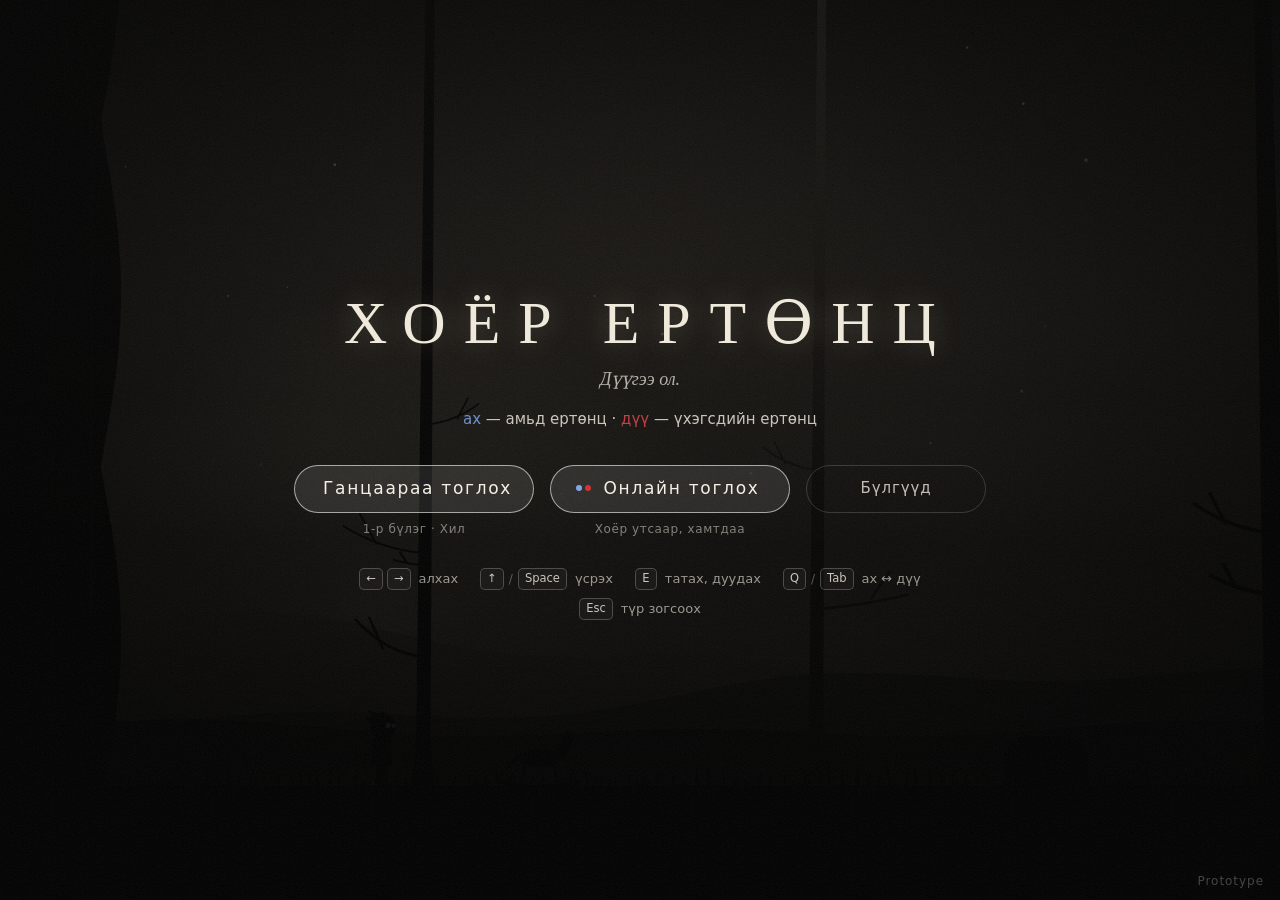
==== commit 6ca7cf96: "QA fixes: puzzle overlay, fail noise in solo, overlays on pause, grain perf - openPuzzle no longer c" ====
--- a/index.html
+++ b/index.html
@@ -4,6 +4,7 @@
 <meta charset="utf-8">
 <meta name="viewport" content="width=device-width,initial-scale=1,maximum-scale=1,user-scalable=no">
 <title>Хоёр ертөнц</title>
+<link rel="icon" href="data:,">
 <style>
 /* VOICE: hushed, wordless, Limbo-like grief and hope
    IDEA: a split photographic plate: a print above, its negative below
@@ -24,6 +25,9 @@
 #bSwitch.pulse{animation:pulse 1.2s ease-in-out infinite}
 @keyframes pulse{0%,100%{box-shadow:0 0 0 0 rgba(208,52,58,0)}50%{box-shadow:0 0 0 9px rgba(208,52,58,.35);border-color:rgba(255,130,130,.8)}}
 @media (prefers-reduced-motion:reduce){#bSwitch.pulse{animation:none;border-color:rgba(255,130,130,.8)}}
+#grain{position:fixed;inset:-128px;z-index:3;pointer-events:none;opacity:.06;mix-blend-mode:overlay;animation:grain .5s steps(4) infinite}
+@keyframes grain{0%{transform:translate(0,0)}25%{transform:translate(-37px,21px)}50%{transform:translate(19px,-44px)}75%{transform:translate(-11px,53px)}100%{transform:translate(0,0)}}
+@media (prefers-reduced-motion:reduce){#grain{animation:none}}
 #twpz{position:fixed;inset:0;z-index:30;display:none;align-items:center;justify-content:center;background:rgba(0,0,0,.55);touch-action:manipulation}
 #twpz.open{display:flex}
 #twpz .f{width:min(820px,96vw);height:min(370px,94vh);background:#0d0c0b;border:1px solid rgba(255,255,255,.14);border-radius:14px;display:flex;flex-direction:column;box-shadow:0 20px 60px rgba(0,0,0,.6);overflow:hidden}
